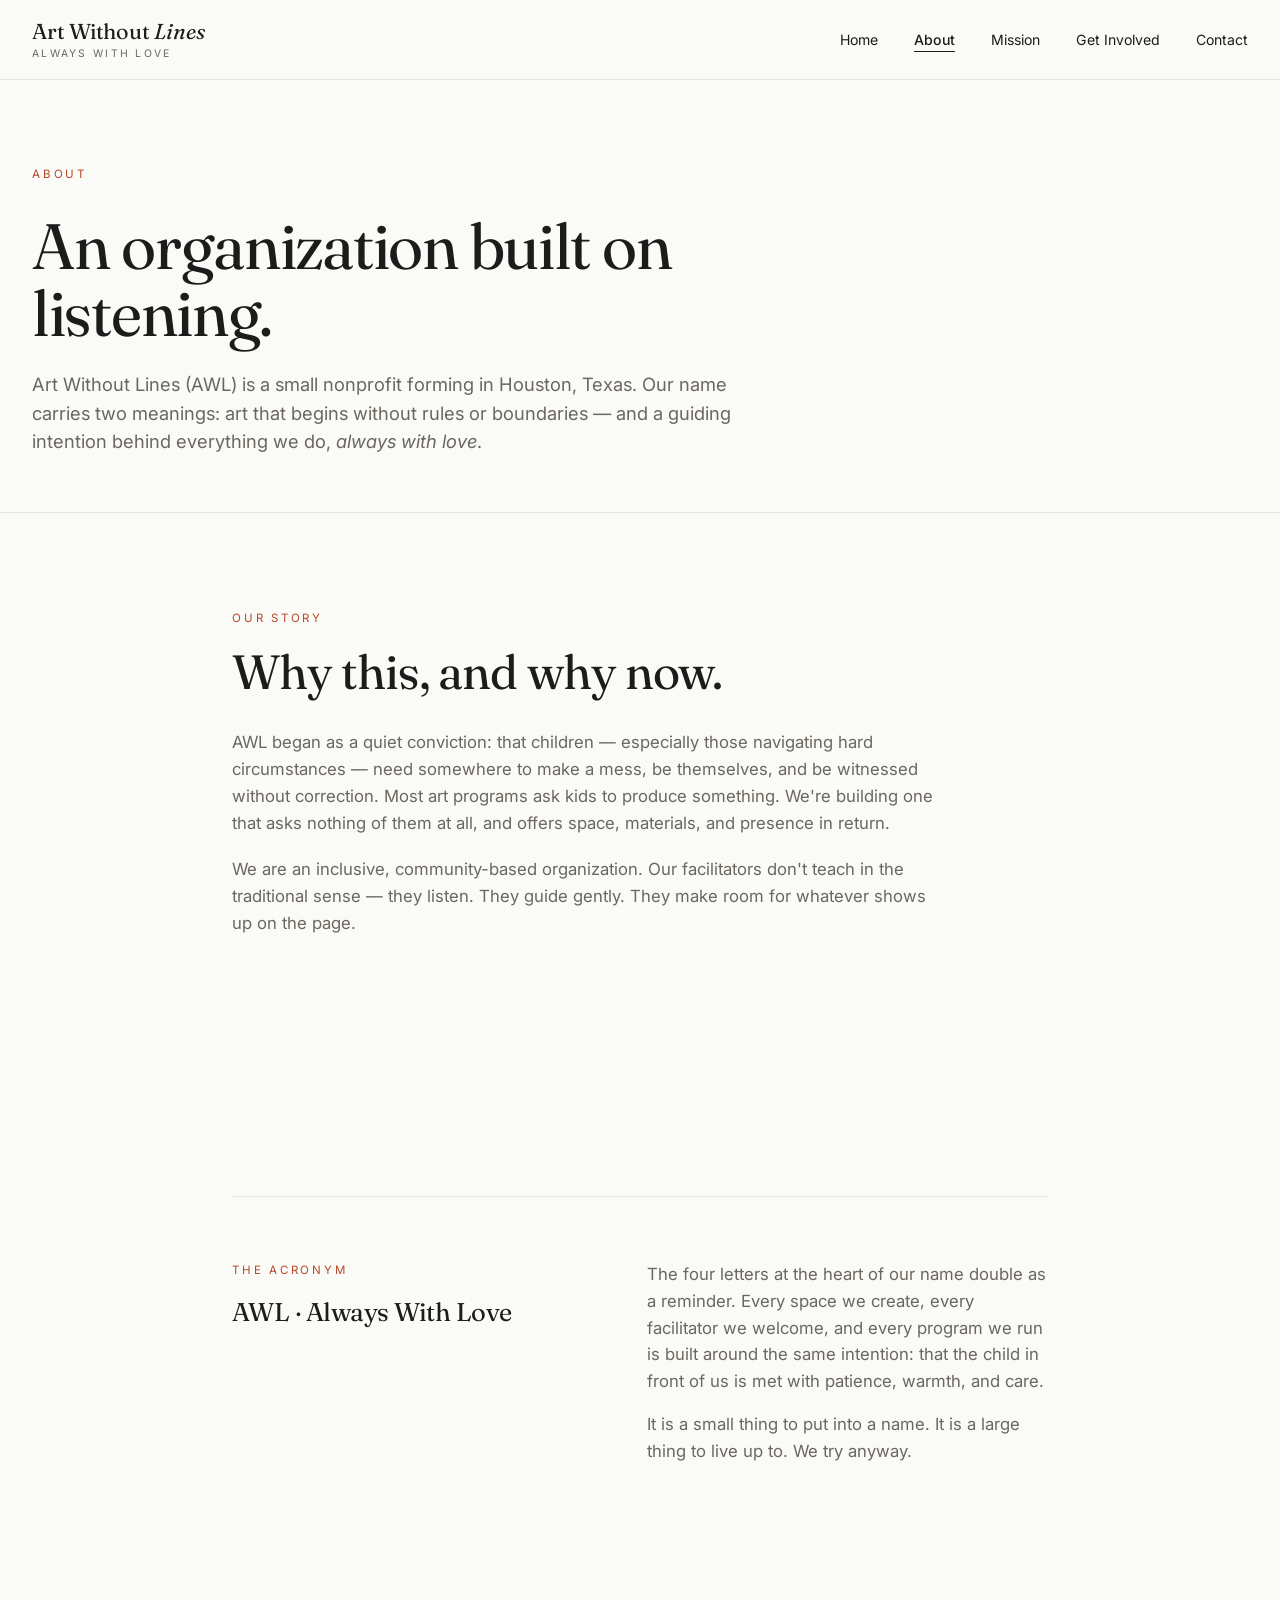
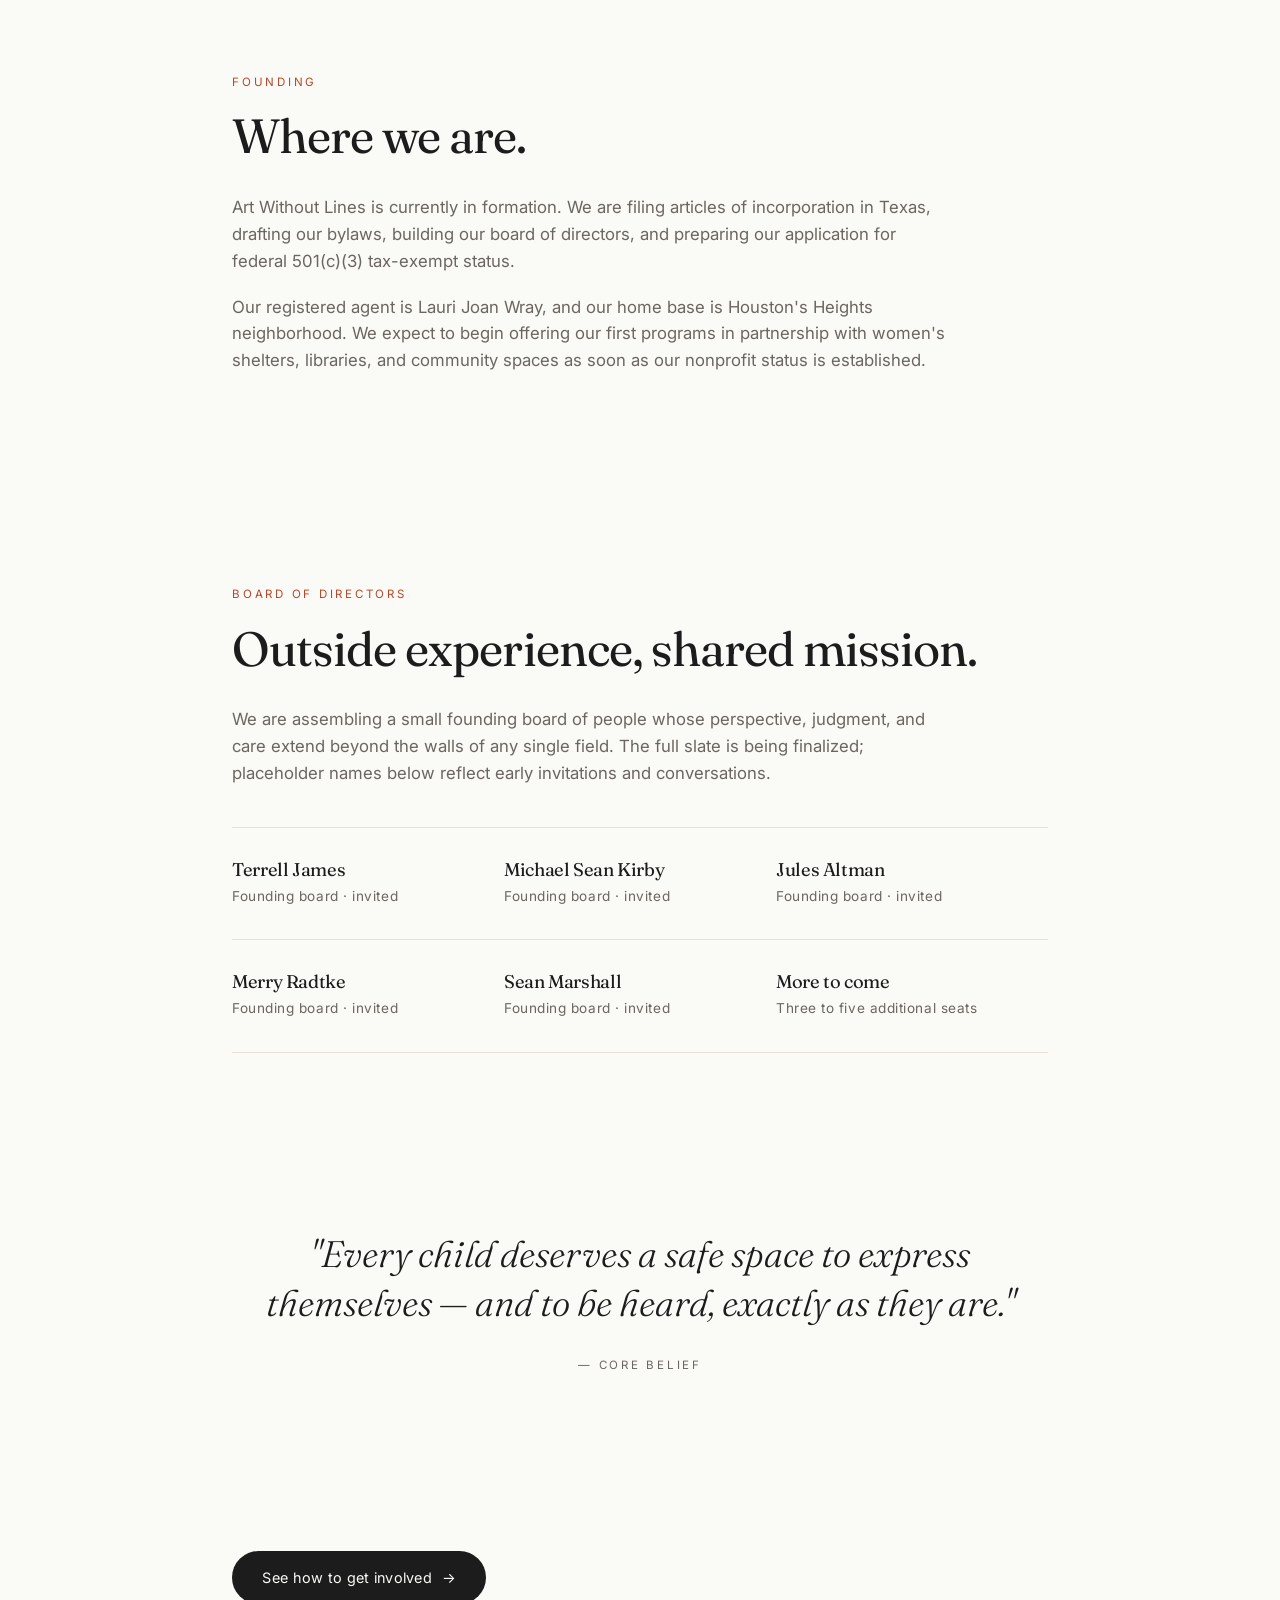
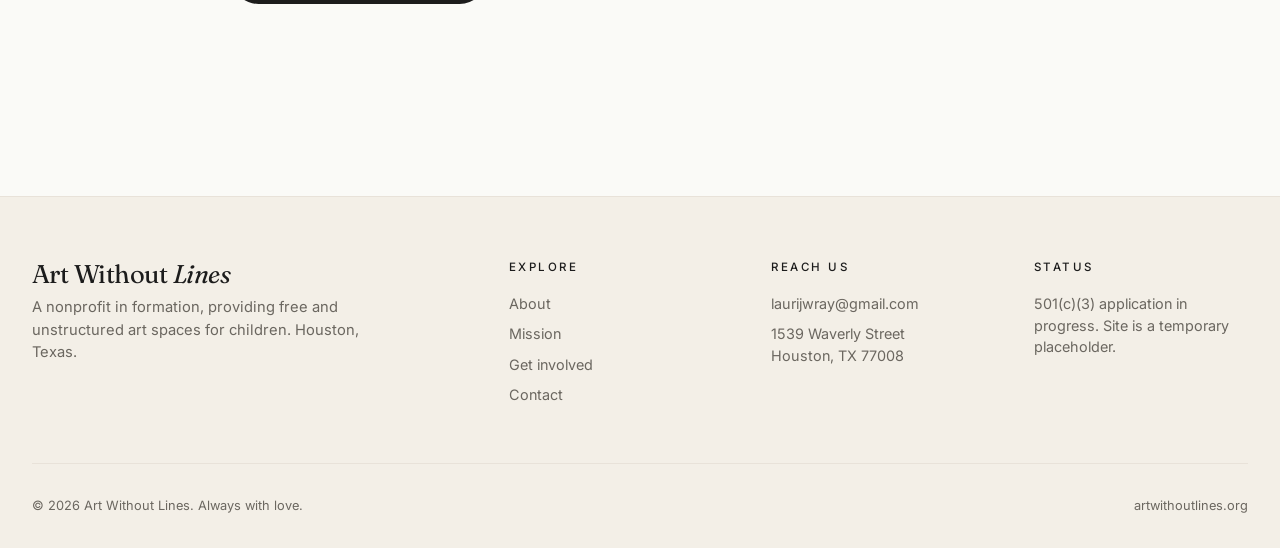
==== about.html @ 9a0bc7e7 "Add files via upload" ====
<!DOCTYPE html>
<html lang="en">
<head>
<meta charset="UTF-8">
<meta name="viewport" content="width=device-width, initial-scale=1.0">
<title>About — Art Without Lines</title>
<meta name="description" content="About Art Without Lines (AWL) — a Houston-based nonprofit creating free, unstructured art spaces for children to express themselves and build community.">
<link rel="preconnect" href="https://fonts.googleapis.com">
<link rel="preconnect" href="https://fonts.gstatic.com" crossorigin>
<link href="https://fonts.googleapis.com/css2?family=Fraunces:ital,opsz,wght@0,9..144,300;0,9..144,400;0,9..144,500;1,9..144,300;1,9..144,400&family=Inter:wght@300;400;500;600&display=swap" rel="stylesheet">
<link rel="stylesheet" href="styles.css">
<link rel="icon" type="image/svg+xml" href="data:image/svg+xml,%3Csvg xmlns='http://www.w3.org/2000/svg' viewBox='0 0 64 64'%3E%3Crect width='64' height='64' fill='%23FAFAF7'/%3E%3Ctext x='50%25' y='62%25' font-family='Georgia,serif' font-style='italic' font-size='38' text-anchor='middle' fill='%23B7472A'%3Ea%3C/text%3E%3C/svg%3E">
</head>
<body>

<nav class="nav">
  <div class="nav-inner">
    <a href="index.html" class="brand">
      Art Without <em>Lines</em>
      <span class="brand-sub">Always with love</span>
    </a>
    <ul class="nav-links">
      <li><a href="index.html">Home</a></li>
      <li><a href="about.html" class="active">About</a></li>
      <li><a href="mission.html">Mission</a></li>
      <li><a href="get-involved.html">Get Involved</a></li>
      <li><a href="contact.html">Contact</a></li>
    </ul>
  </div>
</nav>

<section class="page-hero">
  <span class="eyebrow">About</span>
  <h1>An organization built on listening.</h1>
  <p>Art Without Lines (AWL) is a small nonprofit forming in Houston, Texas. Our name carries two meanings: art that begins without rules or boundaries — and a guiding intention behind everything we do, <em>always with love</em>.</p>
</section>

<section class="section section-narrow">
  <div class="label">Our story</div>
  <h2>Why this, and why now.</h2>
  <p>AWL began as a quiet conviction: that children — especially those navigating hard circumstances — need somewhere to make a mess, be themselves, and be witnessed without correction. Most art programs ask kids to produce something. We're building one that asks nothing of them at all, and offers space, materials, and presence in return.</p>
  <p>We are an inclusive, community-based organization. Our facilitators don't teach in the traditional sense — they listen. They guide gently. They make room for whatever shows up on the page.</p>
</section>

<section class="section section-narrow">
  <div class="two-col">
    <div class="col">
      <div class="label">The acronym</div>
      <h3>AWL · Always With Love</h3>
    </div>
    <div class="col">
      <p>The four letters at the heart of our name double as a reminder. Every space we create, every facilitator we welcome, and every program we run is built around the same intention: that the child in front of us is met with patience, warmth, and care.</p>
      <p>It is a small thing to put into a name. It is a large thing to live up to. We try anyway.</p>
    </div>
  </div>
</section>

<section class="section section-narrow">
  <div class="label">Founding</div>
  <h2>Where we are.</h2>
  <p>Art Without Lines is currently in formation. We are filing articles of incorporation in Texas, drafting our bylaws, building our board of directors, and preparing our application for federal 501(c)(3) tax-exempt status.</p>
  <p>Our registered agent is Lauri Joan Wray, and our home base is Houston's Heights neighborhood. We expect to begin offering our first programs in partnership with women's shelters, libraries, and community spaces as soon as our nonprofit status is established.</p>
</section>

<section class="section section-narrow">
  <div class="label">Board of directors</div>
  <h2>Outside experience, shared mission.</h2>
  <p>We are assembling a small founding board of people whose perspective, judgment, and care extend beyond the walls of any single field. The full slate is being finalized; placeholder names below reflect early invitations and conversations.</p>
  <div class="board">
    <div class="member">
      <h3>Terrell James</h3>
      <p>Founding board · invited</p>
    </div>
    <div class="member">
      <h3>Michael Sean Kirby</h3>
      <p>Founding board · invited</p>
    </div>
    <div class="member">
      <h3>Jules Altman</h3>
      <p>Founding board · invited</p>
    </div>
    <div class="member">
      <h3>Merry Radtke</h3>
      <p>Founding board · invited</p>
    </div>
    <div class="member">
      <h3>Sean Marshall</h3>
      <p>Founding board · invited</p>
    </div>
    <div class="member">
      <h3>More to come</h3>
      <p>Three to five additional seats</p>
    </div>
  </div>
</section>

<div class="bigquote">
  <p>"Every child deserves a safe space to express themselves — and to be heard, exactly as they are."</p>
  <cite>— Core belief</cite>
</div>

<section class="section section-narrow">
  <a href="get-involved.html" class="btn">See how to get involved <span class="arrow">→</span></a>
</section>

<footer>
  <div class="footer-inner">
    <div class="footer-brand">
      <h3>Art Without <em>Lines</em></h3>
      <p>A nonprofit in formation, providing free and unstructured art spaces for children. Houston, Texas.</p>
    </div>
    <div class="footer-col">
      <h4>Explore</h4>
      <a href="about.html">About</a>
      <a href="mission.html">Mission</a>
      <a href="get-involved.html">Get involved</a>
      <a href="contact.html">Contact</a>
    </div>
    <div class="footer-col">
      <h4>Reach us</h4>
      <a href="mailto:laurijwray@gmail.com">laurijwray@gmail.com</a>
      <p>1539 Waverly Street<br>Houston, TX 77008</p>
    </div>
    <div class="footer-col">
      <h4>Status</h4>
      <p>501(c)(3) application in progress. Site is a temporary placeholder.</p>
    </div>
  </div>
  <div class="footer-bottom">
    <span>© <span id="yr"></span> Art Without Lines. Always with love.</span>
    <span>artwithoutlines.org</span>
  </div>
</footer>

<script>document.getElementById('yr').textContent = new Date().getFullYear();</script>
</body>
</html>
---- styles.css ----
/* Art Without Lines — shared stylesheet */

:root {
  --bg: #FAFAF7;
  --bg-soft: #F3EFE7;
  --ink: #1C1C1C;
  --ink-muted: #6B6760;
  --accent: #B7472A;
  --accent-soft: #E8C4B5;
  --border: #E8E2D9;
}

* { margin: 0; padding: 0; box-sizing: border-box; }

html { scroll-behavior: smooth; }

body {
  font-family: 'Inter', -apple-system, BlinkMacSystemFont, 'Segoe UI', sans-serif;
  background: var(--bg);
  color: var(--ink);
  line-height: 1.6;
  -webkit-font-smoothing: antialiased;
  -moz-osx-font-smoothing: grayscale;
}

h1, h2, h3, h4 {
  font-family: 'Fraunces', 'Cormorant Garamond', Georgia, serif;
  font-weight: 400;
  letter-spacing: -0.02em;
  line-height: 1.05;
}

a { color: inherit; }

img, svg { display: block; max-width: 100%; height: auto; }

/* ---------- nav ---------- */
.nav {
  position: sticky;
  top: 0;
  background: rgba(250, 250, 247, 0.92);
  backdrop-filter: blur(10px);
  -webkit-backdrop-filter: blur(10px);
  border-bottom: 1px solid var(--border);
  z-index: 50;
}
.nav-inner {
  max-width: 1280px;
  margin: 0 auto;
  padding: 1.25rem 2rem;
  display: flex;
  align-items: center;
  justify-content: space-between;
  gap: 2rem;
}
.brand {
  font-family: 'Fraunces', serif;
  font-size: 1.35rem;
  letter-spacing: -0.01em;
  text-decoration: none;
  color: var(--ink);
  line-height: 1.1;
}
.brand em { font-style: italic; font-weight: 400; }
.brand-sub {
  display: block;
  font-family: 'Inter', sans-serif;
  font-size: 0.65rem;
  text-transform: uppercase;
  letter-spacing: 0.22em;
  color: var(--ink-muted);
  margin-top: 4px;
}
.nav-links {
  display: flex;
  gap: 2.25rem;
  list-style: none;
}
.nav-links a {
  font-size: 0.88rem;
  text-decoration: none;
  color: var(--ink);
  position: relative;
  padding-bottom: 4px;
  transition: color 0.2s;
}
.nav-links a::after {
  content: '';
  position: absolute;
  bottom: 0;
  left: 0;
  width: 0;
  height: 1px;
  background: var(--ink);
  transition: width 0.3s ease;
}
.nav-links a:hover::after,
.nav-links a.active::after { width: 100%; }
.nav-links a.active { font-weight: 500; }

/* ---------- hero (home) ---------- */
.hero {
  max-width: 1280px;
  margin: 0 auto;
  padding: 6rem 2rem 5rem;
  display: grid;
  grid-template-columns: 1.05fr 1fr;
  gap: 4rem;
  align-items: center;
}
.eyebrow {
  display: inline-block;
  font-size: 0.72rem;
  text-transform: uppercase;
  letter-spacing: 0.24em;
  color: var(--accent);
  margin-bottom: 1.75rem;
}
.hero h1 {
  font-size: clamp(2.75rem, 6vw, 5.5rem);
  margin-bottom: 2rem;
}
.hero h1 em {
  font-style: italic;
  color: var(--ink-muted);
}
.hero .lede {
  font-size: 1.15rem;
  color: var(--ink-muted);
  max-width: 38ch;
  margin-bottom: 2.5rem;
  line-height: 1.55;
}

.btn-row {
  display: flex;
  gap: 2rem;
  align-items: center;
  flex-wrap: wrap;
}
.btn {
  display: inline-flex;
  align-items: center;
  gap: 0.6rem;
  padding: 0.95rem 1.9rem;
  background: var(--ink);
  color: var(--bg);
  text-decoration: none;
  font-size: 0.9rem;
  letter-spacing: 0.02em;
  border-radius: 999px;
  transition: transform 0.2s, background 0.2s;
}
.btn:hover { transform: translateY(-1px); background: #2c2c2c; }
.btn-ghost {
  background: transparent;
  color: var(--ink);
  padding: 0.4rem 0;
  border-bottom: 1px solid var(--ink);
  border-radius: 0;
}
.btn-ghost:hover {
  color: var(--accent);
  border-color: var(--accent);
  transform: none;
}
.btn .arrow { transition: transform 0.2s; }
.btn:hover .arrow { transform: translateX(3px); }

/* ---------- hero art ---------- */
.hero-art-wrap {
  position: relative;
  aspect-ratio: 1 / 1.05;
  width: 100%;
}
.hero-art {
  width: 100%;
  height: 100%;
}

/* ---------- page hero (interior pages) ---------- */
.page-hero {
  max-width: 1280px;
  margin: 0 auto;
  padding: 5rem 2rem 3.5rem;
  border-bottom: 1px solid var(--border);
}
.page-hero h1 {
  font-size: clamp(2.5rem, 5vw, 4rem);
  max-width: 20ch;
  margin-bottom: 1.5rem;
}
.page-hero p {
  font-size: 1.15rem;
  color: var(--ink-muted);
  max-width: 60ch;
  line-height: 1.55;
}

/* ---------- sections ---------- */
.section {
  max-width: 1280px;
  margin: 0 auto;
  padding: 6rem 2rem;
}
.section-narrow { max-width: 880px; }
.section h2 {
  font-size: clamp(2rem, 4vw, 3rem);
  margin-bottom: 2rem;
}
.section p {
  font-size: 1.05rem;
  color: var(--ink-muted);
  margin-bottom: 1.2rem;
  max-width: 65ch;
}
.section .label {
  font-size: 0.72rem;
  text-transform: uppercase;
  letter-spacing: 0.24em;
  color: var(--accent);
  margin-bottom: 1.25rem;
}

/* ---------- value grid ---------- */
.values {
  display: grid;
  grid-template-columns: repeat(3, 1fr);
  gap: 4rem;
  border-top: 1px solid var(--border);
  padding-top: 4rem;
  margin-top: 2rem;
}
.value-num {
  font-family: 'Fraunces', serif;
  font-style: italic;
  font-size: 0.95rem;
  color: var(--accent);
  margin-bottom: 1rem;
}
.value h3 { font-size: 1.45rem; margin-bottom: 0.8rem; }
.value p { font-size: 0.97rem; color: var(--ink-muted); margin: 0; }

/* ---------- mission beliefs ---------- */
.beliefs {
  display: grid;
  grid-template-columns: repeat(2, 1fr);
  border-top: 1px solid var(--border);
  margin-top: 3rem;
}
.belief {
  padding: 2.5rem 2rem;
  border-bottom: 1px solid var(--border);
  border-right: 1px solid var(--border);
}
.belief:nth-child(2n) { border-right: none; }
.belief h3 {
  font-family: 'Fraunces', serif;
  font-size: 1.3rem;
  margin-bottom: 0.8rem;
}
.belief p {
  font-size: 0.97rem;
  color: var(--ink-muted);
  margin: 0;
}

/* ---------- big quote ---------- */
.bigquote {
  max-width: 880px;
  margin: 5rem auto;
  padding: 0 2rem;
  text-align: center;
}
.bigquote p {
  font-family: 'Fraunces', serif;
  font-size: clamp(1.5rem, 3vw, 2.3rem);
  line-height: 1.35;
  color: var(--ink);
  font-style: italic;
  font-weight: 300;
}
.bigquote cite {
  display: block;
  margin-top: 1.75rem;
  font-family: 'Inter', sans-serif;
  font-size: 0.72rem;
  letter-spacing: 0.24em;
  text-transform: uppercase;
  color: var(--ink-muted);
  font-style: normal;
}

/* ---------- impact list ---------- */
.impact {
  margin-top: 2rem;
  border-top: 1px solid var(--border);
}
.impact li {
  list-style: none;
  display: grid;
  grid-template-columns: 80px 1fr;
  gap: 2rem;
  align-items: baseline;
  padding: 1.75rem 0;
  border-bottom: 1px solid var(--border);
}
.impact li .num {
  font-family: 'Fraunces', serif;
  font-style: italic;
  color: var(--accent);
  font-size: 1.05rem;
}
.impact li .text {
  font-size: 1.1rem;
  color: var(--ink);
  line-height: 1.4;
}

/* ---------- roles ---------- */
.roles {
  display: grid;
  grid-template-columns: repeat(2, 1fr);
  gap: 1.5rem;
  margin-top: 2rem;
}
.role {
  padding: 2rem;
  background: var(--bg-soft);
  border: 1px solid var(--border);
  transition: transform 0.25s, box-shadow 0.25s;
}
.role:hover { transform: translateY(-2px); box-shadow: 0 8px 30px rgba(28,28,28,0.06); }
.role h3 {
  font-family: 'Fraunces', serif;
  font-size: 1.25rem;
  margin-bottom: 0.6rem;
}
.role p { font-size: 0.95rem; color: var(--ink-muted); margin: 0; }
.role .role-tag {
  display: inline-block;
  font-size: 0.7rem;
  letter-spacing: 0.2em;
  text-transform: uppercase;
  color: var(--accent);
  margin-bottom: 0.75rem;
}

/* ---------- contact card ---------- */
.contact-card {
  border: 1px solid var(--border);
  padding: 3.5rem;
  display: grid;
  grid-template-columns: 1fr 1fr;
  gap: 3rem;
  background: var(--bg-soft);
}
.contact-card h3 {
  font-family: 'Inter', sans-serif;
  font-size: 0.72rem;
  text-transform: uppercase;
  letter-spacing: 0.24em;
  color: var(--ink-muted);
  margin-bottom: 1rem;
  font-weight: 500;
}
.contact-card p,
.contact-card a {
  font-size: 1.1rem;
  color: var(--ink);
  text-decoration: none;
  line-height: 1.55;
  display: block;
}
.contact-card a {
  border-bottom: 1px solid transparent;
  display: inline-block;
  transition: color 0.2s, border-color 0.2s;
}
.contact-card a:hover {
  color: var(--accent);
  border-color: var(--accent);
}

/* ---------- notice ---------- */
.notice {
  background: var(--bg-soft);
  border-left: 3px solid var(--accent);
  padding: 1.5rem 2rem;
  margin: 3rem 0;
  font-size: 0.97rem;
  color: var(--ink-muted);
  max-width: 65ch;
}
.notice strong { color: var(--ink); font-weight: 500; }

/* ---------- board grid ---------- */
.board {
  display: grid;
  grid-template-columns: repeat(3, 1fr);
  gap: 0;
  margin-top: 2.5rem;
  border-top: 1px solid var(--border);
}
.member {
  padding: 2rem 1.5rem 2rem 0;
  border-bottom: 1px solid var(--border);
}
.member h3 {
  font-family: 'Fraunces', serif;
  font-size: 1.15rem;
  margin-bottom: 0.4rem;
}
.member p {
  font-size: 0.85rem;
  color: var(--ink-muted);
  margin: 0;
  letter-spacing: 0.04em;
}

/* ---------- two-column block ---------- */
.two-col {
  display: grid;
  grid-template-columns: 1fr 1.2fr;
  gap: 5rem;
  align-items: start;
  border-top: 1px solid var(--border);
  padding-top: 4rem;
  margin-top: 3rem;
}
.two-col h3 {
  font-family: 'Fraunces', serif;
  font-size: 1.6rem;
  margin-bottom: 1rem;
}
.two-col .col p { margin-bottom: 1rem; }

/* ---------- footer ---------- */
footer {
  border-top: 1px solid var(--border);
  margin-top: 6rem;
  padding: 4rem 2rem 2rem;
  background: var(--bg-soft);
}
.footer-inner {
  max-width: 1280px;
  margin: 0 auto;
  display: grid;
  grid-template-columns: 2fr 1fr 1fr 1fr;
  gap: 3rem;
}
.footer-brand h3 {
  font-family: 'Fraunces', serif;
  font-size: 1.6rem;
  margin-bottom: 0.5rem;
}
.footer-brand p {
  font-size: 0.92rem;
  color: var(--ink-muted);
  max-width: 38ch;
  line-height: 1.55;
}
.footer-col h4 {
  font-family: 'Inter', sans-serif;
  font-size: 0.72rem;
  text-transform: uppercase;
  letter-spacing: 0.22em;
  color: var(--ink);
  margin-bottom: 1.25rem;
  font-weight: 500;
}
.footer-col a,
.footer-col p {
  display: block;
  font-size: 0.9rem;
  color: var(--ink-muted);
  text-decoration: none;
  margin-bottom: 0.55rem;
  line-height: 1.5;
}
.footer-col a:hover { color: var(--accent); }
.footer-bottom {
  max-width: 1280px;
  margin: 3rem auto 0;
  padding-top: 2rem;
  border-top: 1px solid var(--border);
  display: flex;
  justify-content: space-between;
  font-size: 0.8rem;
  color: var(--ink-muted);
  flex-wrap: wrap;
  gap: 1rem;
}

/* ---------- responsive ---------- */
@media (max-width: 960px) {
  .hero { grid-template-columns: 1fr; padding: 4rem 1.5rem 3rem; gap: 3rem; }
  .hero-art-wrap { aspect-ratio: 4/3; max-width: 500px; }
  .values { grid-template-columns: 1fr; gap: 3rem; padding-top: 3rem; }
  .footer-inner { grid-template-columns: 1fr 1fr; gap: 2.5rem; }
  .nav-links { gap: 1.25rem; }
  .nav-links a { font-size: 0.82rem; }
  .section { padding: 4rem 1.5rem; }
  .page-hero { padding: 3.5rem 1.5rem 2.5rem; }
  .two-col { grid-template-columns: 1fr; gap: 2rem; }
  .board { grid-template-columns: 1fr 1fr; }
  .roles { grid-template-columns: 1fr; }
}

@media (max-width: 640px) {
  .nav-inner { padding: 1rem 1.25rem; gap: 1rem; }
  .brand-sub { display: none; }
  .nav-links a { font-size: 0.78rem; }
  .footer-inner { grid-template-columns: 1fr; }
  .beliefs { grid-template-columns: 1fr; }
  .belief { border-right: none !important; }
  .board { grid-template-columns: 1fr; }
  .contact-card { grid-template-columns: 1fr; padding: 2rem; gap: 2rem; }
  .impact li { grid-template-columns: 1fr; gap: 0.5rem; }
}

/* ---------- subtle scroll animation ---------- */
.fade-in {
  opacity: 0;
  transform: translateY(14px);
  transition: opacity 0.8s ease, transform 0.8s ease;
}
.fade-in.visible {
  opacity: 1;
  transform: none;
}
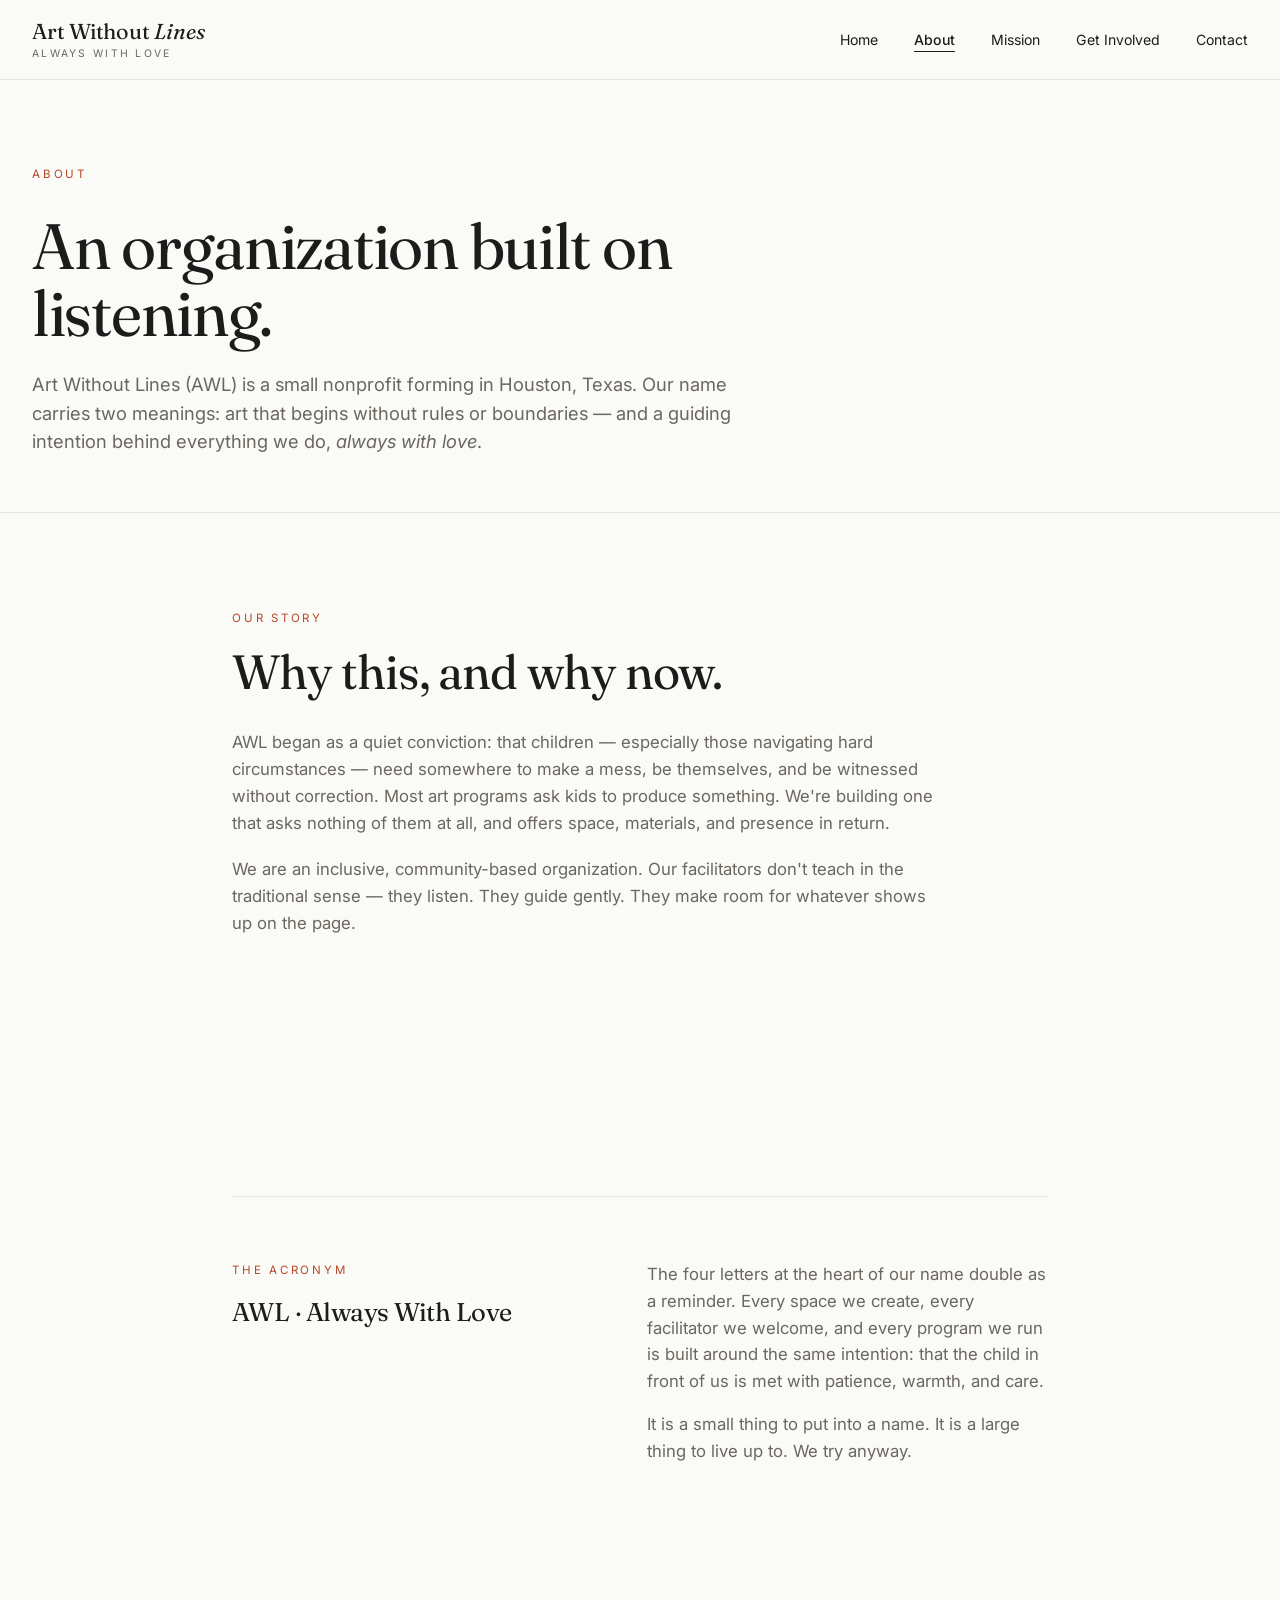
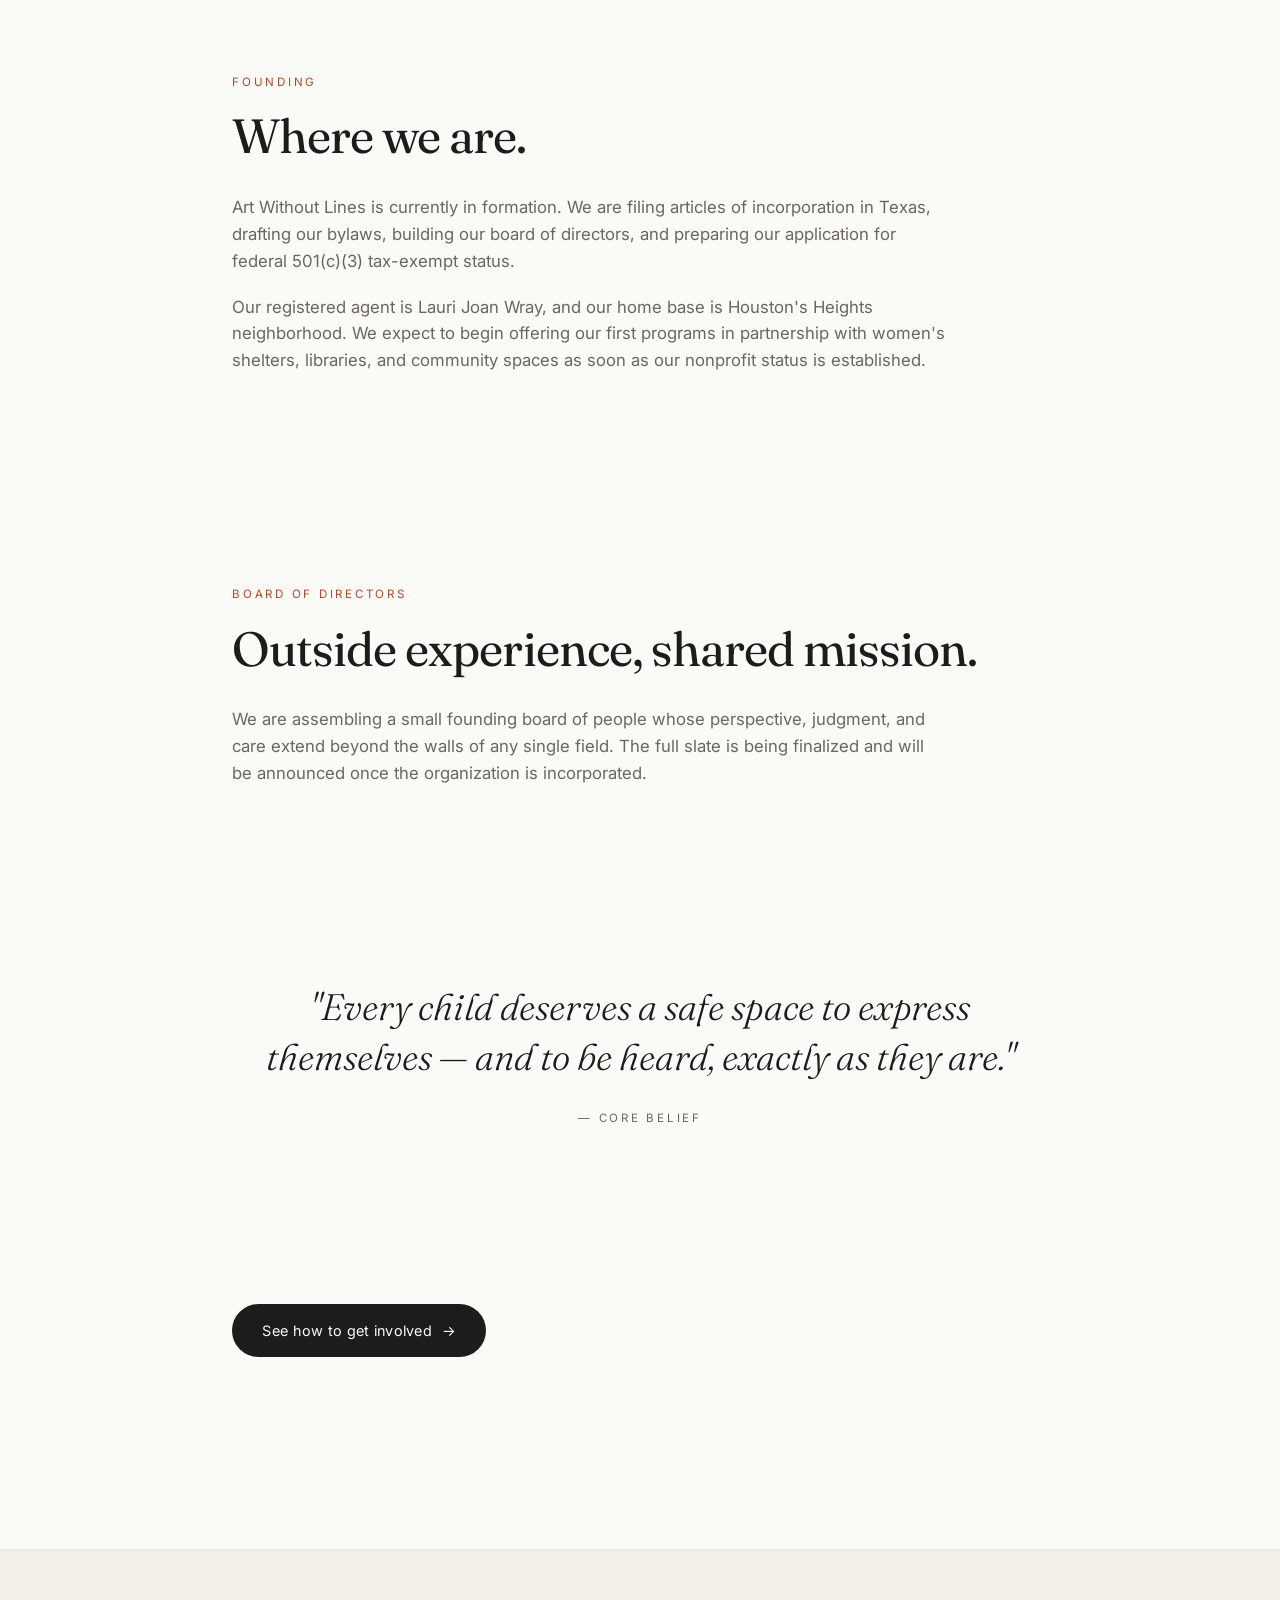
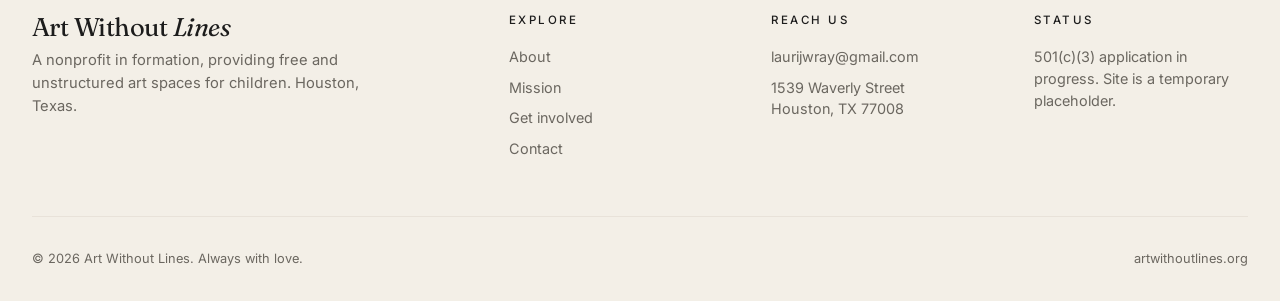
==== commit b3c6857a: "Remove board members' names pending incorporation" ====
--- a/about.html
+++ b/about.html
@@ -65,33 +65,7 @@
 <section class="section section-narrow">
   <div class="label">Board of directors</div>
   <h2>Outside experience, shared mission.</h2>
-  <p>We are assembling a small founding board of people whose perspective, judgment, and care extend beyond the walls of any single field. The full slate is being finalized; placeholder names below reflect early invitations and conversations.</p>
-  <div class="board">
-    <div class="member">
-      <h3>Terrell James</h3>
-      <p>Founding board · invited</p>
-    </div>
-    <div class="member">
-      <h3>Michael Sean Kirby</h3>
-      <p>Founding board · invited</p>
-    </div>
-    <div class="member">
-      <h3>Jules Altman</h3>
-      <p>Founding board · invited</p>
-    </div>
-    <div class="member">
-      <h3>Merry Radtke</h3>
-      <p>Founding board · invited</p>
-    </div>
-    <div class="member">
-      <h3>Sean Marshall</h3>
-      <p>Founding board · invited</p>
-    </div>
-    <div class="member">
-      <h3>More to come</h3>
-      <p>Three to five additional seats</p>
-    </div>
-  </div>
+  <p>We are assembling a small founding board of people whose perspective, judgment, and care extend beyond the walls of any single field. The full slate is being finalized and will be announced once the organization is incorporated.</p>
 </section>
 
 <div class="bigquote">
